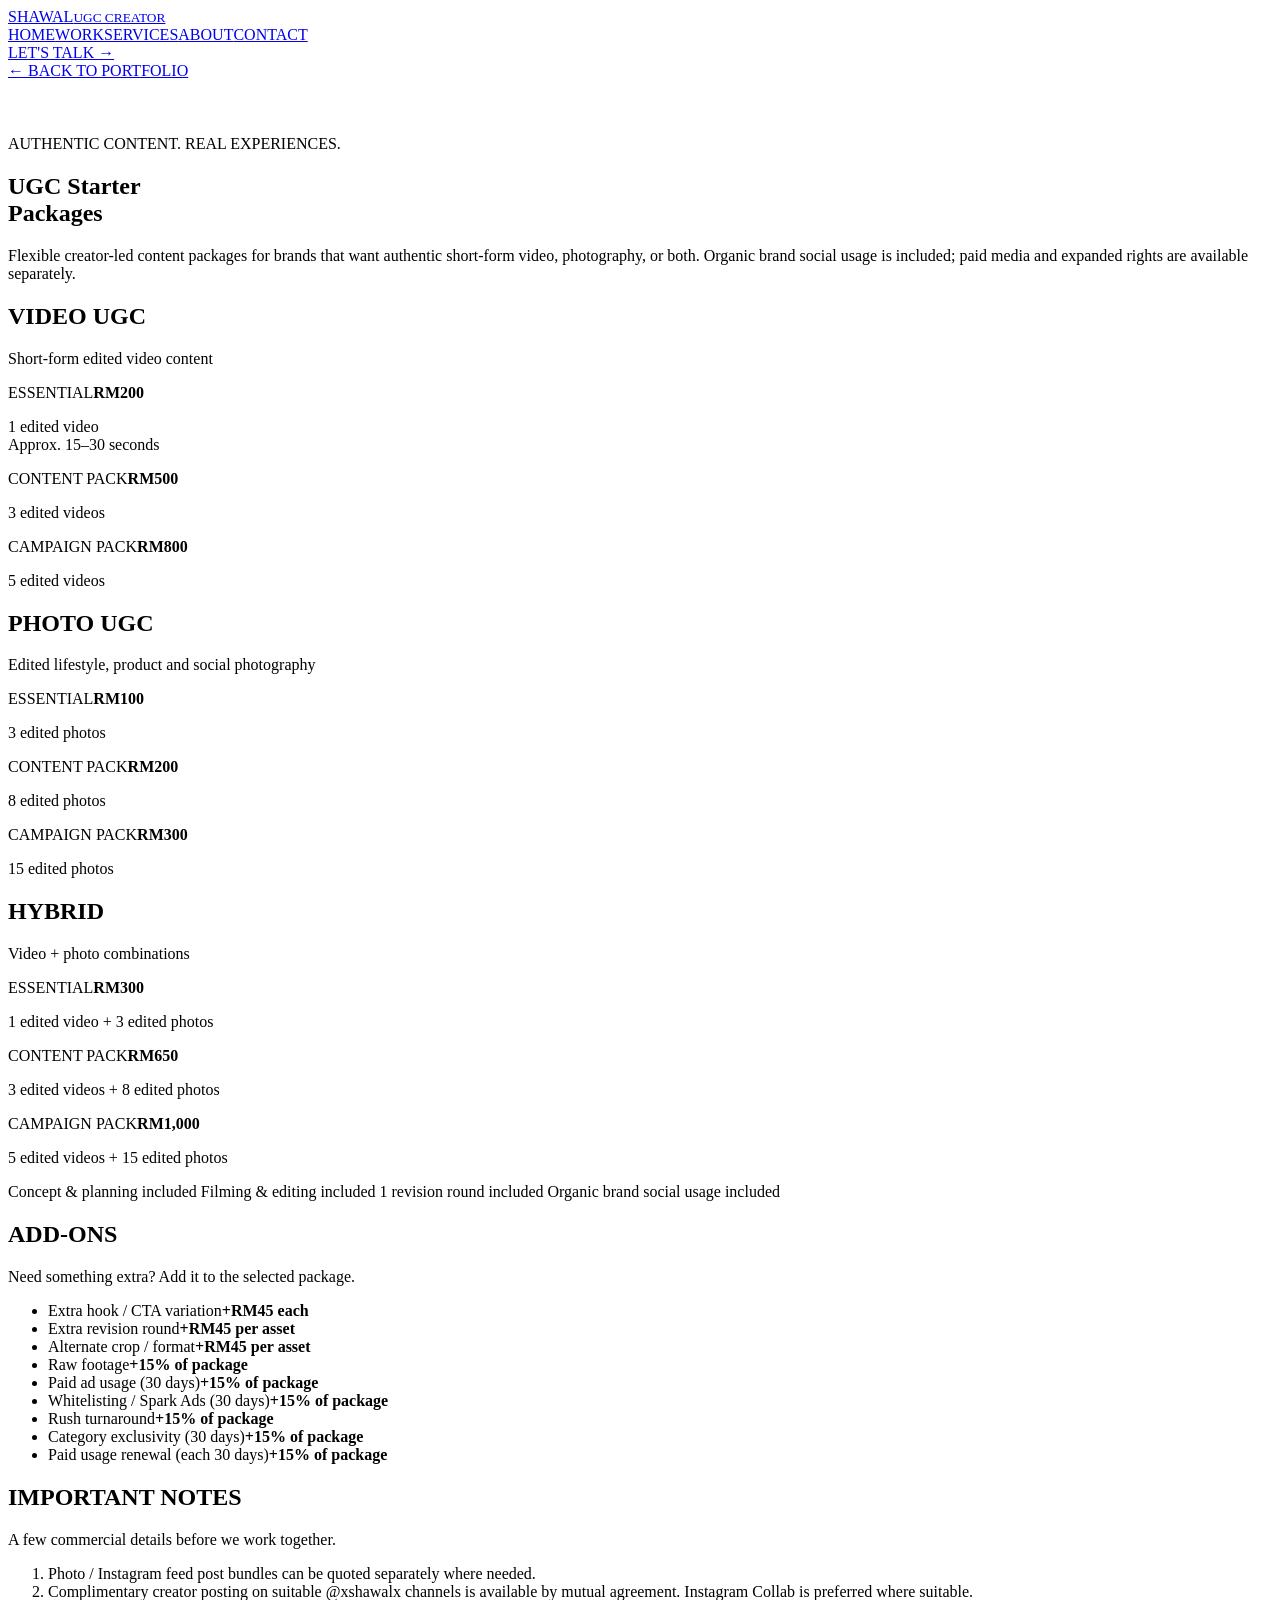
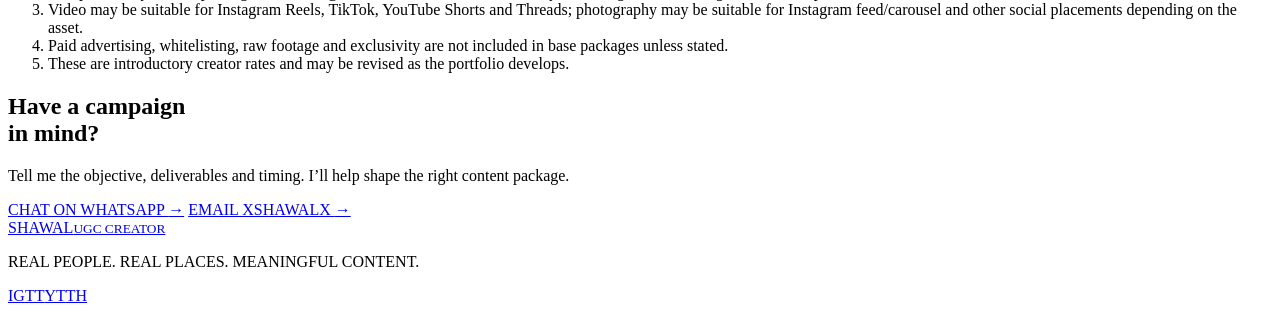
==== packages.html @ 8b143f21 "Update packages.html for /ugc/ site URL" ====
<!doctype html>
<html lang="en">
<head>
  <meta charset="utf-8">
  <meta name="viewport" content="width=device-width, initial-scale=1">
  <title>UGC Starter Packages | Shawal @xshawalx</title>
  <meta name="description" content="UGC starter packages by Kuala Lumpur-based Malaysian creator Shawal, including video, photography and hybrid content packages.">
  <meta name="theme-color" content="#f4f0e9">
  <link rel="canonical" href="https://xshawalx.github.io/ugc/packages.html">
  <link rel="icon" href="favicon.svg" type="image/svg+xml">
  <link rel="preconnect" href="https://fonts.googleapis.com">
  <link rel="preconnect" href="https://fonts.gstatic.com" crossorigin>
  <link href="https://fonts.googleapis.com/css2?family=Caveat:wght@500&family=Cormorant+Garamond:wght@500;600&family=Manrope:wght@400;500;600;700&display=swap" rel="stylesheet">
  <link rel="stylesheet" href="styles.css">
</head>
<body class="packages-page">
  <header class="site-header">
    <a class="brand" href="index.html"><span>SHAWAL</span><small>UGC CREATOR</small></a>
    <nav class="site-nav" aria-label="Package page navigation">
      <a href="index.html">HOME</a><a href="index.html#work">WORK</a><a href="index.html#services">SERVICES</a><a href="index.html#about">ABOUT</a><a href="index.html#contact">CONTACT</a>
    </nav>
    <a class="button button-dark header-cta" href="mailto:xshawalx@gmail.com?subject=UGC%20Collaboration%20Enquiry">LET'S TALK <span>→</span></a>
  </header>

  <main>
    <section class="page-hero section-shell">
      <a class="back-link" href="index.html">← BACK TO PORTFOLIO</a>
      <p class="eyebrow" style="margin-top:55px">AUTHENTIC CONTENT. REAL EXPERIENCES.</p>
      <h1>UGC Starter<br>Packages</h1>
      <p>Flexible creator-led content packages for brands that want authentic short-form video, photography, or both. Organic brand social usage is included; paid media and expanded rights are available separately.</p>
    </section>

    <section class="pricing-section section-shell">
      <div class="pricing-block">
        <div class="pricing-block-head"><h2>VIDEO UGC</h2><p>Short-form edited video content</p></div>
        <div class="price-grid">
          <article class="price-card"><span class="package-name">ESSENTIAL</span><strong>RM200</strong><p>1 edited video<br>Approx. 15–30 seconds</p></article>
          <article class="price-card"><span class="package-name">CONTENT PACK</span><strong>RM500</strong><p>3 edited videos</p></article>
          <article class="price-card"><span class="package-name">CAMPAIGN PACK</span><strong>RM800</strong><p>5 edited videos</p></article>
        </div>
      </div>

      <div class="pricing-block">
        <div class="pricing-block-head"><h2>PHOTO UGC</h2><p>Edited lifestyle, product and social photography</p></div>
        <div class="price-grid">
          <article class="price-card"><span class="package-name">ESSENTIAL</span><strong>RM100</strong><p>3 edited photos</p></article>
          <article class="price-card"><span class="package-name">CONTENT PACK</span><strong>RM200</strong><p>8 edited photos</p></article>
          <article class="price-card"><span class="package-name">CAMPAIGN PACK</span><strong>RM300</strong><p>15 edited photos</p></article>
        </div>
      </div>

      <div class="pricing-block">
        <div class="pricing-block-head"><h2>HYBRID</h2><p>Video + photo combinations</p></div>
        <div class="price-grid">
          <article class="price-card"><span class="package-name">ESSENTIAL</span><strong>RM300</strong><p>1 edited video + 3 edited photos</p></article>
          <article class="price-card"><span class="package-name">CONTENT PACK</span><strong>RM650</strong><p>3 edited videos + 8 edited photos</p></article>
          <article class="price-card"><span class="package-name">CAMPAIGN PACK</span><strong>RM1,000</strong><p>5 edited videos + 15 edited photos</p></article>
        </div>
      </div>

      <div class="included-strip" aria-label="Included in packages">
        <span>Concept &amp; planning included</span>
        <span>Filming &amp; editing included</span>
        <span>1 revision round included</span>
        <span>Organic brand social usage included</span>
      </div>

      <div class="details-grid">
        <div>
          <h2>ADD-ONS</h2>
          <p>Need something extra? Add it to the selected package.</p>
          <ul class="addon-list">
            <li><span>Extra hook / CTA variation</span><strong>+RM45 each</strong></li>
            <li><span>Extra revision round</span><strong>+RM45 per asset</strong></li>
            <li><span>Alternate crop / format</span><strong>+RM45 per asset</strong></li>
            <li><span>Raw footage</span><strong>+15% of package</strong></li>
            <li><span>Paid ad usage (30 days)</span><strong>+15% of package</strong></li>
            <li><span>Whitelisting / Spark Ads (30 days)</span><strong>+15% of package</strong></li>
            <li><span>Rush turnaround</span><strong>+15% of package</strong></li>
            <li><span>Category exclusivity (30 days)</span><strong>+15% of package</strong></li>
            <li><span>Paid usage renewal (each 30 days)</span><strong>+15% of package</strong></li>
          </ul>
        </div>
        <div>
          <h2>IMPORTANT NOTES</h2>
          <p>A few commercial details before we work together.</p>
          <ol class="notes-list">
            <li>Photo / Instagram feed post bundles can be quoted separately where needed.</li>
            <li>Complimentary creator posting on suitable @xshawalx channels is available by mutual agreement. Instagram Collab is preferred where suitable.</li>
            <li>Video may be suitable for Instagram Reels, TikTok, YouTube Shorts and Threads; photography may be suitable for Instagram feed/carousel and other social placements depending on the asset.</li>
            <li>Paid advertising, whitelisting, raw footage and exclusivity are not included in base packages unless stated.</li>
            <li>These are introductory creator rates and may be revised as the portfolio develops.</li>
          </ol>
        </div>
      </div>

      <section class="package-contact">
        <div><h2>Have a campaign<br>in mind?</h2><p>Tell me the objective, deliverables and timing. I’ll help shape the right content package.</p></div>
        <div class="package-contact-actions">
          <a class="button button-light" href="https://wa.me/60178144853?text=Hi%20Shawal%2C%20I%27m%20interested%20in%20your%20UGC%20packages." target="_blank" rel="noopener noreferrer">CHAT ON WHATSAPP <span>→</span></a>
          <a class="text-link light-link" href="mailto:xshawalx@gmail.com?subject=UGC%20Package%20Enquiry">EMAIL XSHAWALX <span>→</span></a>
        </div>
      </section>
    </section>
  </main>
  <footer class="site-footer section-shell">
    <a class="brand" href="index.html"><span>SHAWAL</span><small>UGC CREATOR</small></a>
    <p>REAL PEOPLE. REAL PLACES. MEANINGFUL CONTENT.</p>
    <div class="footer-socials"><a href="https://www.instagram.com/xshawalx/" target="_blank" rel="noopener noreferrer">IG</a><a href="https://www.tiktok.com/@xshawalx" target="_blank" rel="noopener noreferrer">TT</a><a href="https://www.youtube.com/@xshawalx" target="_blank" rel="noopener noreferrer">YT</a><a href="https://www.threads.com/@xshawalx" target="_blank" rel="noopener noreferrer">TH</a></div>
  </footer>
</body>
</html>
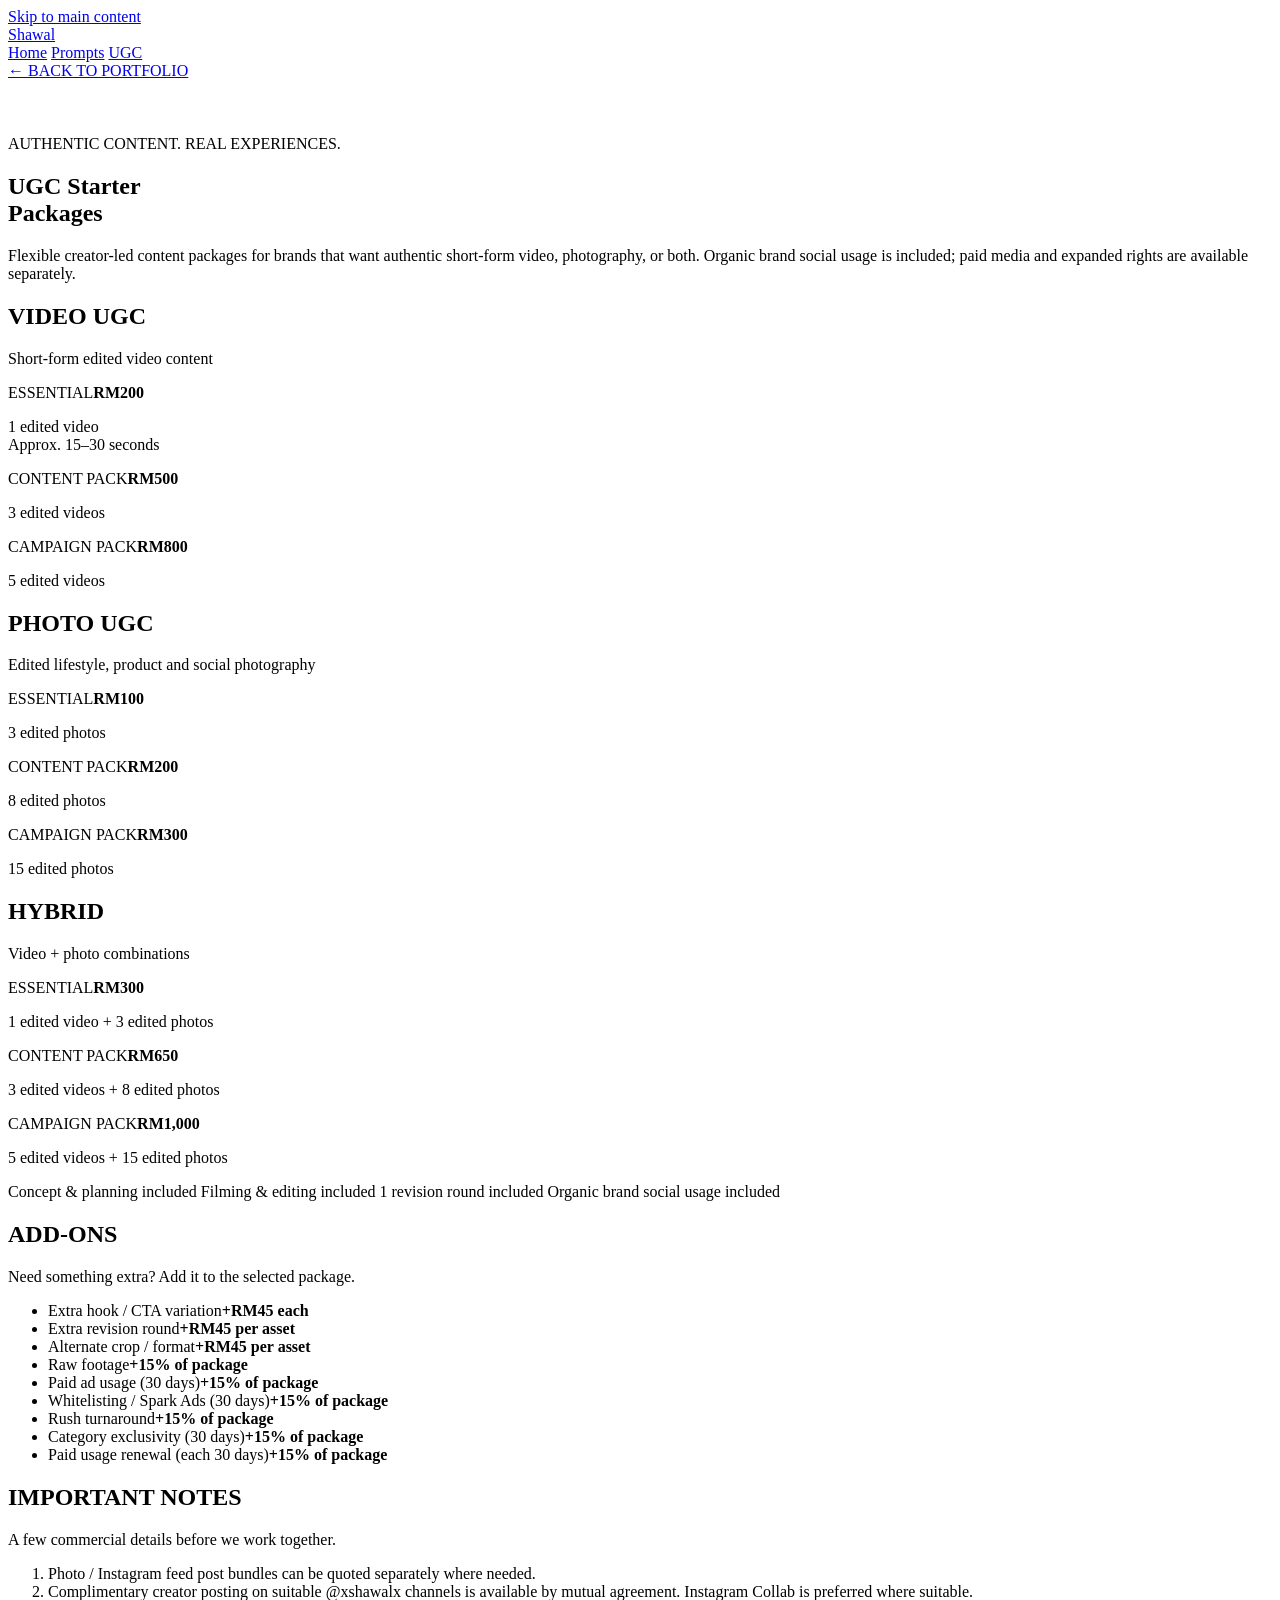
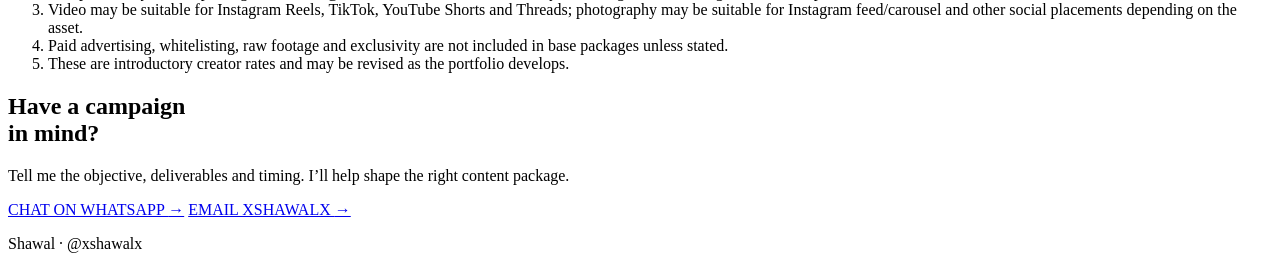
==== commit b900f04e: "Align packages.html with main xshawalx site styling" ====
--- a/packages.html
+++ b/packages.html
@@ -5,24 +5,26 @@
   <meta name="viewport" content="width=device-width, initial-scale=1">
   <title>UGC Starter Packages | Shawal @xshawalx</title>
   <meta name="description" content="UGC starter packages by Kuala Lumpur-based Malaysian creator Shawal, including video, photography and hybrid content packages.">
-  <meta name="theme-color" content="#f4f0e9">
+  <meta name="theme-color" content="#0d0d0e">
   <link rel="canonical" href="https://xshawalx.github.io/ugc/packages.html">
   <link rel="icon" href="favicon.svg" type="image/svg+xml">
   <link rel="preconnect" href="https://fonts.googleapis.com">
   <link rel="preconnect" href="https://fonts.gstatic.com" crossorigin>
-  <link href="https://fonts.googleapis.com/css2?family=Caveat:wght@500&family=Cormorant+Garamond:wght@500;600&family=Manrope:wght@400;500;600;700&display=swap" rel="stylesheet">
+  <link href="https://fonts.googleapis.com/css2?family=Caveat:wght@500&family=Cormorant+Garamond:ital,wght@0,500;0,600;1,500&family=Open+Sans:wght@400;600;700&family=Poppins:wght@500;600;700;800&display=swap" rel="stylesheet">
   <link rel="stylesheet" href="styles.css">
 </head>
 <body class="packages-page">
-  <header class="site-header">
-    <a class="brand" href="index.html"><span>SHAWAL</span><small>UGC CREATOR</small></a>
-    <nav class="site-nav" aria-label="Package page navigation">
-      <a href="index.html">HOME</a><a href="index.html#work">WORK</a><a href="index.html#services">SERVICES</a><a href="index.html#about">ABOUT</a><a href="index.html#contact">CONTACT</a>
+  <a class="skip-link" href="#main">Skip to main content</a>
+  <header class="site-header" aria-label="Site header">
+    <a class="wordmark" href="/" aria-label="Shawal home">Shawal</a>
+    <nav class="mini-nav" aria-label="Primary navigation">
+      <a href="/">Home</a>
+      <a href="/prompts/">Prompts</a>
+      <a href="/ugc/" class="active" aria-current="page">UGC</a>
     </nav>
-    <a class="button button-dark header-cta" href="mailto:xshawalx@gmail.com?subject=UGC%20Collaboration%20Enquiry">LET'S TALK <span>→</span></a>
   </header>
 
-  <main>
+  <main id="main">
     <section class="page-hero section-shell">
       <a class="back-link" href="index.html">← BACK TO PORTFOLIO</a>
       <p class="eyebrow" style="margin-top:55px">AUTHENTIC CONTENT. REAL EXPERIENCES.</p>
@@ -104,9 +106,7 @@
     </section>
   </main>
   <footer class="site-footer section-shell">
-    <a class="brand" href="index.html"><span>SHAWAL</span><small>UGC CREATOR</small></a>
-    <p>REAL PEOPLE. REAL PLACES. MEANINGFUL CONTENT.</p>
-    <div class="footer-socials"><a href="https://www.instagram.com/xshawalx/" target="_blank" rel="noopener noreferrer">IG</a><a href="https://www.tiktok.com/@xshawalx" target="_blank" rel="noopener noreferrer">TT</a><a href="https://www.youtube.com/@xshawalx" target="_blank" rel="noopener noreferrer">YT</a><a href="https://www.threads.com/@xshawalx" target="_blank" rel="noopener noreferrer">TH</a></div>
+    <p>Shawal <span aria-hidden="true">·</span> @xshawalx</p>
   </footer>
 </body>
 </html>
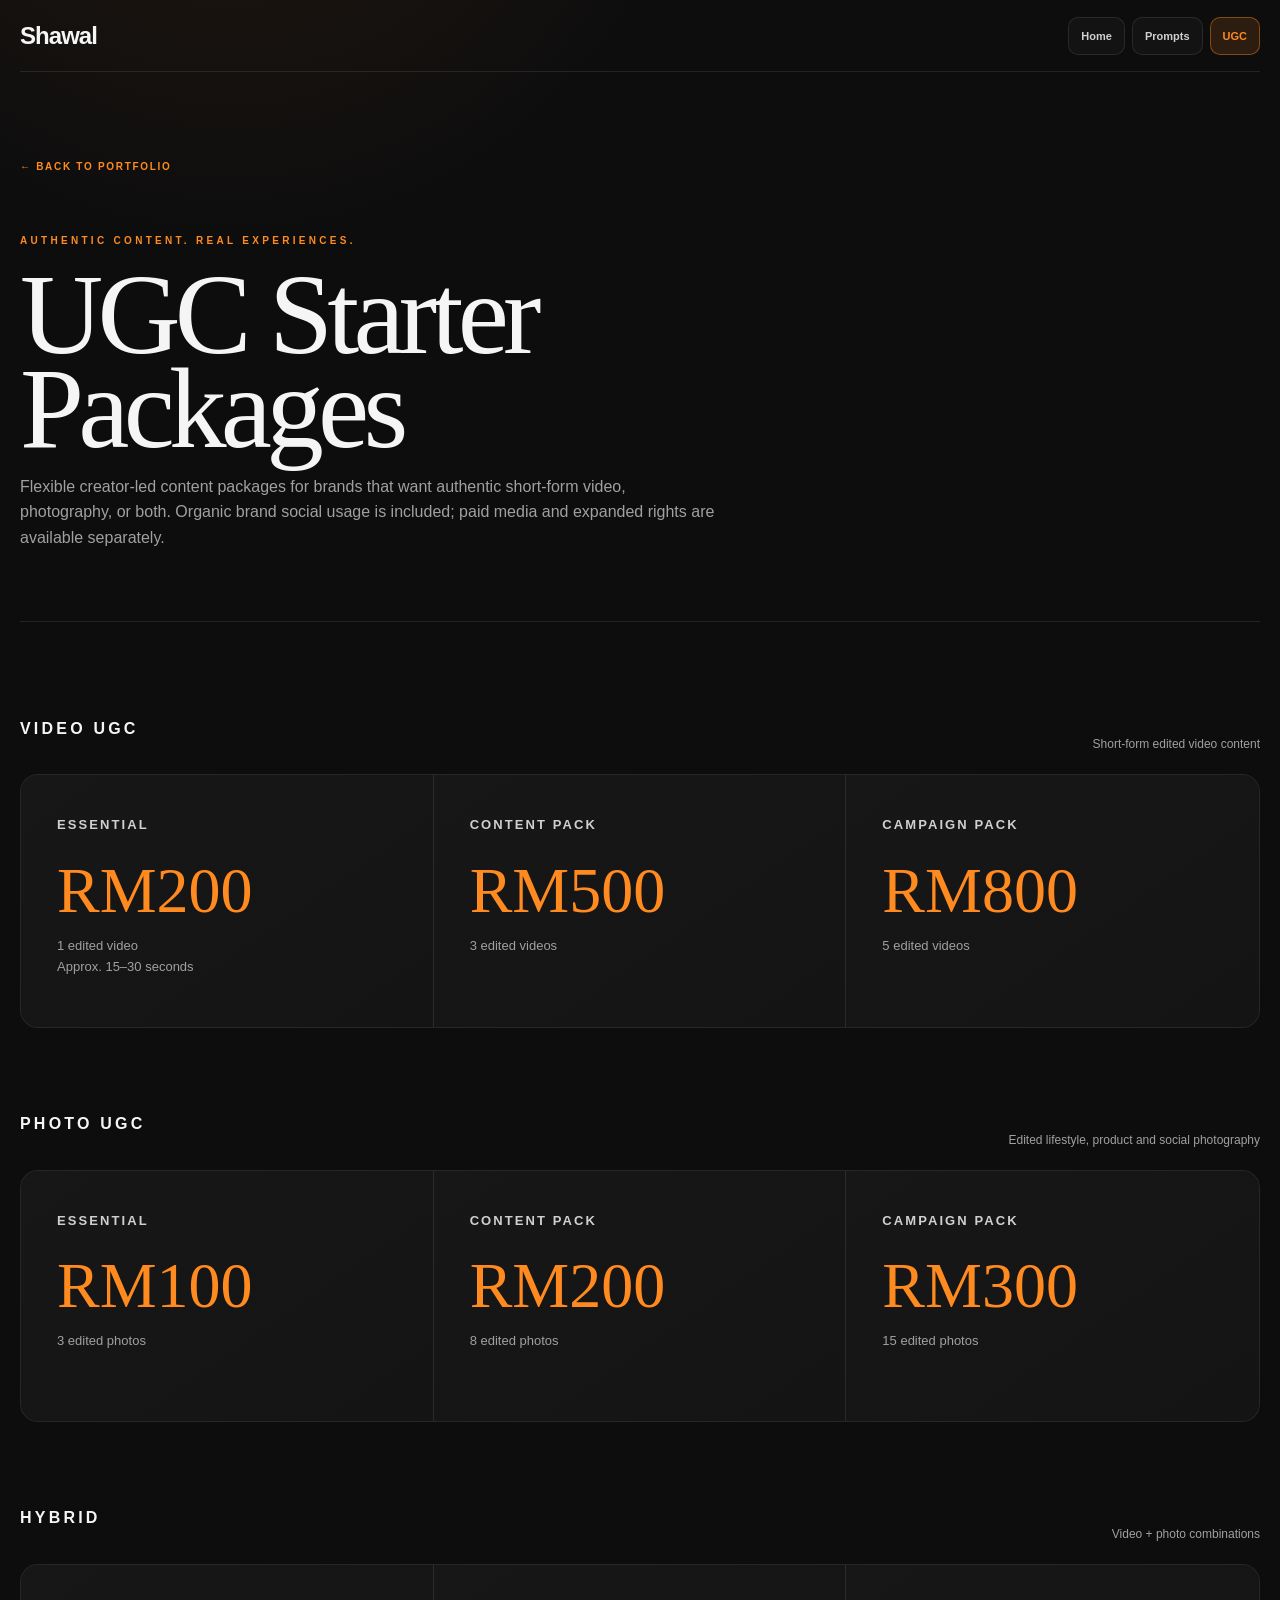
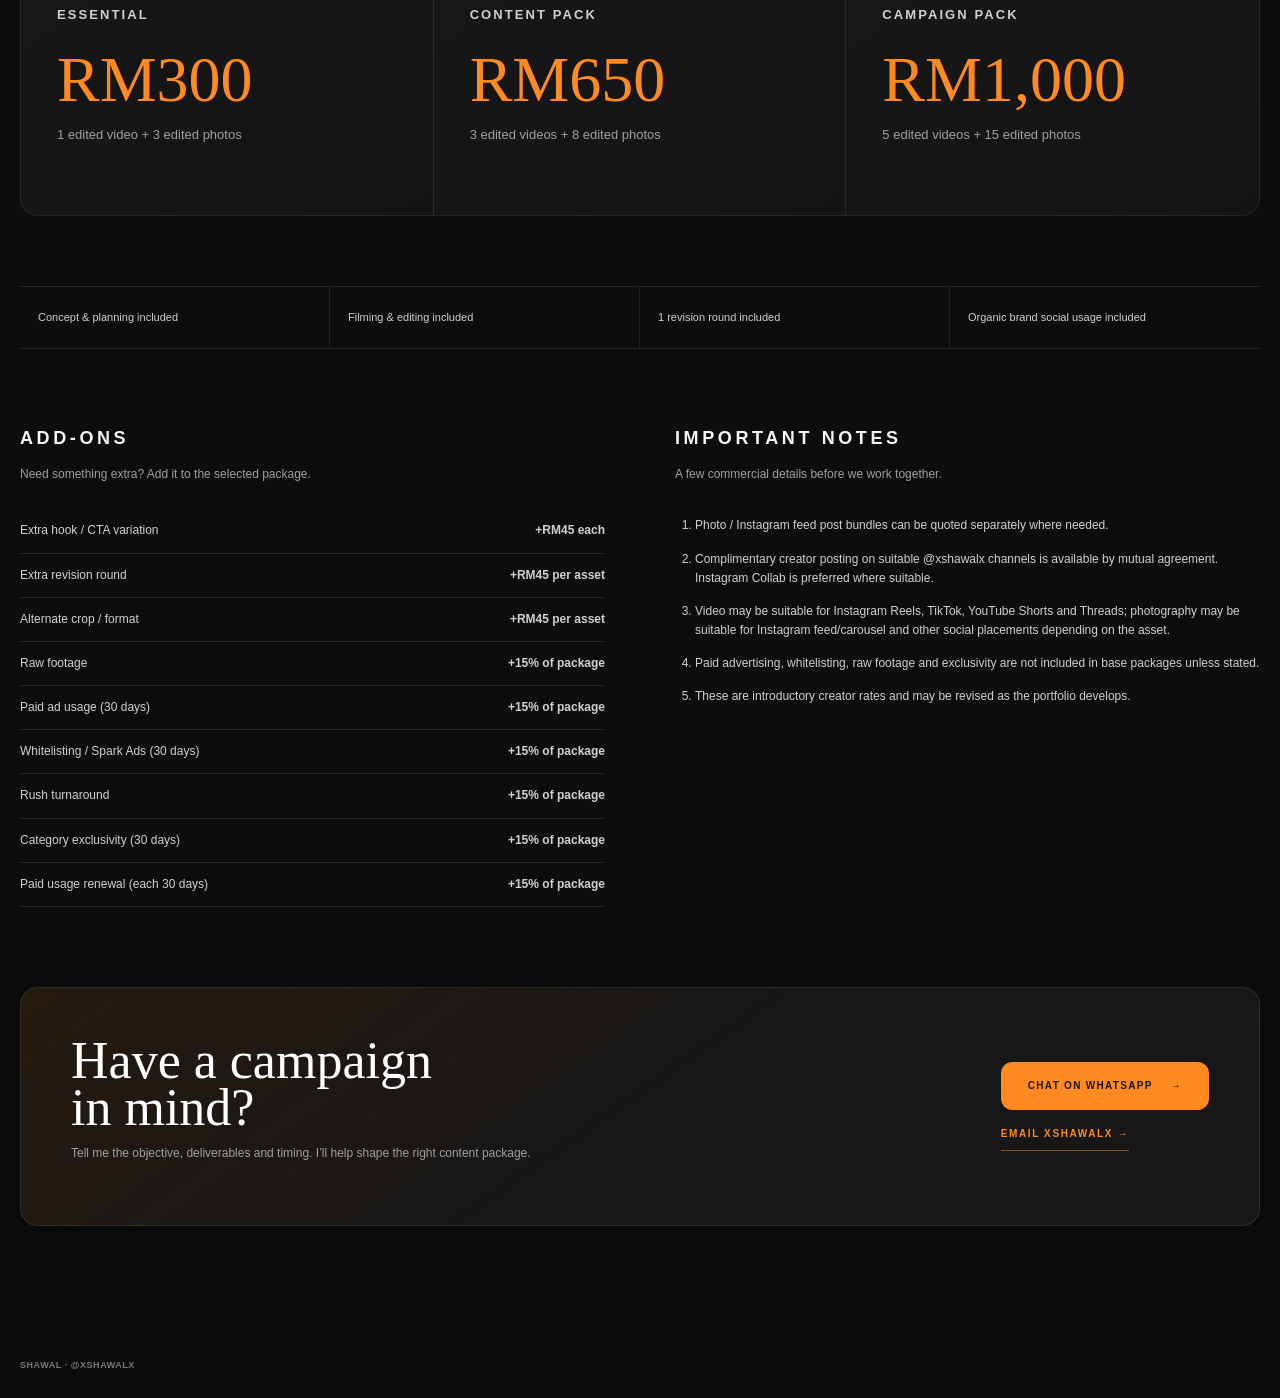
==== commit d2bea4d2: "Force fresh assets for packages.html" ====
--- a/packages.html
+++ b/packages.html
@@ -11,7 +11,7 @@
   <link rel="preconnect" href="https://fonts.googleapis.com">
   <link rel="preconnect" href="https://fonts.gstatic.com" crossorigin>
   <link href="https://fonts.googleapis.com/css2?family=Caveat:wght@500&family=Cormorant+Garamond:ital,wght@0,500;0,600;1,500&family=Open+Sans:wght@400;600;700&family=Poppins:wght@500;600;700;800&display=swap" rel="stylesheet">
-  <link rel="stylesheet" href="styles.css">
+  <link rel="stylesheet" href="styles.css?v=20260923-2">
 </head>
 <body class="packages-page">
   <a class="skip-link" href="#main">Skip to main content</a>
--- a/styles.css
+++ b/styles.css
@@ -0,0 +1,251 @@
+:root {
+  --ivory: #f4f0e9;
+  --ivory-2: #faf8f3;
+  --paper: #fffdf9;
+  --ink: #171716;
+  --charcoal: #222220;
+  --taupe: #b8aa96;
+  --line: rgba(23,23,22,.16);
+  --muted: #6c6862;
+  --serif: "Cormorant Garamond", Georgia, serif;
+  --sans: "Manrope", Arial, sans-serif;
+  --script: "Caveat", cursive;
+  --max: 1440px;
+}
+*{box-sizing:border-box}
+html{scroll-behavior:smooth}
+body{margin:0;background:var(--ivory-2);color:var(--ink);font-family:var(--sans);font-size:16px;line-height:1.6;-webkit-font-smoothing:antialiased}
+a{color:inherit;text-decoration:none}
+button{font:inherit;color:inherit}
+img{display:block;max-width:100%}
+.section-shell{width:min(calc(100% - 80px),var(--max));margin-inline:auto}
+.site-header{height:88px;width:min(calc(100% - 80px),var(--max));margin-inline:auto;display:grid;grid-template-columns:1fr auto 1fr;align-items:center;gap:30px;background:var(--ivory-2);position:relative;z-index:20}
+.brand{display:inline-flex;flex-direction:column;width:max-content;line-height:1}.brand span{font-size:18px;font-weight:700;letter-spacing:.34em}.brand small{font-size:8px;letter-spacing:.38em;margin-top:7px}.site-nav{display:flex;align-items:center;gap:42px}.site-nav a{font-size:10px;font-weight:700;letter-spacing:.16em;position:relative}.site-nav a:after{content:"";position:absolute;left:0;right:100%;bottom:-11px;height:1px;background:var(--ink);transition:.25s}.site-nav a:hover:after,.site-nav a.active:after{right:0}.header-cta{justify-self:end}.nav-toggle{display:none;background:0;border:0;padding:10px}.nav-toggle span{display:block;width:24px;height:1px;background:var(--ink);margin:6px 0}
+.button{display:inline-flex;align-items:center;justify-content:center;gap:18px;min-height:48px;padding:0 26px;border-radius:999px;font-size:10px;font-weight:700;letter-spacing:.13em;transition:transform .2s,background .2s,color .2s}.button:hover{transform:translateY(-2px)}.button-dark{background:var(--ink);color:#fff;border:1px solid var(--ink)}.button-outline{border:1px solid var(--ink);background:transparent}.button-light{background:#fff;color:var(--ink);border:1px solid #fff}.button-outline-light{border:1px solid rgba(255,255,255,.75);color:#fff}.is-hidden{display:none!important}
+.hero{min-height:650px;display:grid;grid-template-columns:43% 57%;background:var(--ivory);overflow:hidden}.hero-copy{padding:72px 56px 48px 8px;display:flex;flex-direction:column;justify-content:center}.eyebrow,.kicker{font-size:10px;font-weight:600;letter-spacing:.33em;line-height:1.6;margin:0}.eyebrow-rule{width:160px;height:1px;background:var(--ink);margin:20px 0 26px;opacity:.65}.hero h1{font-family:var(--serif);font-weight:500;font-size:clamp(64px,7vw,116px);line-height:.77;letter-spacing:-.055em;margin:0}.hero h1 span{white-space:nowrap}.hero-description{max-width:540px;font-size:18px;line-height:1.55;margin:34px 0 18px}.location-line{display:flex;align-items:center;gap:10px;font-size:12px;margin:0 0 30px}.location-line svg{width:17px;height:17px;fill:currentColor}.hero-actions{display:flex;gap:14px;flex-wrap:wrap}.hero-actions .button{min-width:190px}.social-row{display:flex;align-items:center;gap:14px;margin-top:30px}.social-row a:not(.handle){font-size:10px;font-weight:800;border:1px solid var(--ink);width:28px;height:28px;border-radius:50%;display:grid;place-items:center}.social-divider{width:1px;height:22px;background:var(--line);margin:0 3px}.handle{font-size:12px}.hero-media{position:relative;min-height:650px;background:#c7b9a5;overflow:hidden}.hero-media img{position:absolute;inset:0;width:100%;height:100%;object-fit:cover;object-position:52% 67%}.hero-media-shade{position:absolute;inset:0;background:linear-gradient(90deg,transparent 55%,rgba(10,10,10,.52) 100%)}.script-note{position:absolute;right:7%;top:11%;font-family:var(--script);font-size:48px;line-height:.8;color:#fff;transform:rotate(-5deg);margin:0;text-align:center;text-shadow:0 1px 12px rgba(0,0,0,.16)}.hero-niches{position:absolute;right:4%;bottom:8%;color:#fff;font-size:9px;line-height:1.45;letter-spacing:.24em;margin:0}
+.spaced-section{padding-block:118px}.section-heading{margin-bottom:36px}.work-heading{display:flex;justify-content:space-between;align-items:end;gap:28px}.kicker{font-size:18px;letter-spacing:.27em}.section-note{font-size:12px;color:var(--muted);margin:4px 0 0}.filter-list{display:flex;gap:7px;flex-wrap:wrap;justify-content:flex-end}.filter-chip{border:1px solid var(--line);background:#f5f2ec;border-radius:999px;padding:9px 14px;font-size:9px;font-weight:700;letter-spacing:.07em;cursor:pointer}.filter-chip.active{background:var(--ink);color:#fff;border-color:var(--ink)}
+.portfolio-grid{display:grid;grid-template-columns:repeat(3,1fr);gap:22px}.portfolio-card{border:1px solid var(--line);background:var(--paper);cursor:pointer;transition:transform .25s,box-shadow .25s;min-width:0}.portfolio-card:hover{transform:translateY(-5px);box-shadow:0 20px 45px rgba(30,28,25,.08)}.portfolio-media{aspect-ratio:4/5;background:#ebe5db;position:relative;overflow:hidden;padding:22px;display:flex;flex-direction:column;justify-content:space-between}.portfolio-card:nth-child(2n) .portfolio-media{background:#d8d0c4}.portfolio-card:nth-child(3n) .portfolio-media{background:#272724;color:#fff}.portfolio-platform{display:flex;align-items:center;justify-content:space-between;font-size:9px;font-weight:700;letter-spacing:.16em}.platform-badge{border:1px solid currentColor;border-radius:999px;padding:6px 9px}.work-index{font-family:var(--serif);font-size:36px;opacity:.45}.media-copy{margin-top:auto;padding-right:58px}.media-copy>p{font-size:9px;letter-spacing:.16em;text-transform:uppercase;opacity:.68;margin:0 0 9px}.media-title{font-family:var(--serif);font-size:clamp(34px,3vw,55px);line-height:.86;letter-spacing:-.035em;max-width:90%;margin:0}.play-disc{position:absolute;right:22px;bottom:22px;width:52px;height:52px;border-radius:50%;display:grid;place-items:center;border:1px solid currentColor;background:rgba(255,255,255,.1);backdrop-filter:blur(5px)}.play-disc:before{content:"";width:0;height:0;border-top:7px solid transparent;border-bottom:7px solid transparent;border-left:11px solid currentColor;margin-left:3px}.portfolio-meta{padding:15px 17px 18px;position:relative}.portfolio-meta h3{font-size:15px;margin:0 32px 2px 0}.portfolio-meta p{font-size:11px;line-height:1.45;color:var(--muted);margin:0}.portfolio-arrow{position:absolute;right:15px;top:16px;width:25px;height:25px;border:1px solid var(--line);border-radius:50%;display:grid;place-items:center;font-size:12px}
+.inline-heading{display:flex;align-items:baseline;justify-content:space-between}.micro-copy{font-size:9px;letter-spacing:.2em;color:var(--muted)}.service-grid{display:grid;grid-template-columns:repeat(3,1fr) 260px;border-top:1px solid var(--line);border-bottom:1px solid var(--line)}.service-item{padding:32px 28px 36px 12px;border-right:1px solid var(--line)}.service-icon{width:44px;height:44px;border-radius:50%;background:#eae5dd;display:grid;place-items:center;margin-bottom:18px}.service-icon svg{width:22px;height:22px;fill:currentColor}.service-item h3{font-size:13px;letter-spacing:.16em;margin:0 0 10px}.service-item p{font-size:12px;color:var(--muted);line-height:1.6;margin:0;max-width:280px}.starter-card{padding:29px 0 30px 32px;display:flex;flex-direction:column;align-items:flex-start}.starter-card p{font-size:10px;letter-spacing:.2em;font-weight:700;margin:0}.starter-card>span{font-family:var(--serif);font-size:20px;line-height:1}.starter-card strong{font-family:var(--serif);font-size:54px;line-height:1;font-weight:500;margin:4px 0 18px}.starter-card .button{min-height:42px;padding:0 19px}
+.about{display:grid;grid-template-columns:39% 43% 18%;align-items:stretch}.about-visual{min-height:510px;overflow:hidden;background:#c3b39d}.about-visual img{width:100%;height:100%;object-fit:cover;object-position:50% 64%;transform:scale(1.01)}.about-copy{padding:30px 55px 24px}.about-copy h2{font-family:var(--serif);font-weight:500;font-size:clamp(48px,5vw,75px);line-height:.82;letter-spacing:-.035em;margin:14px 0 28px}.about-copy>p:not(.eyebrow){font-size:14px;line-height:1.65;max-width:660px;margin:0 0 13px;color:#4f4c48}.identity-list{border-top:1px solid var(--line);margin-top:28px;padding-top:22px;display:flex;gap:28px;flex-wrap:wrap;font-size:10px;font-weight:600}.about-aside{border-left:1px solid var(--line);padding:30px 0 20px 34px}.script-small{font-family:var(--script);font-size:31px;line-height:.85;margin:0 0 35px;transform:rotate(-5deg)}.about-aside ul{list-style:none;padding:0;margin:0;font-size:9px;line-height:1.7;letter-spacing:.27em;color:var(--muted)}
+.contact{background:var(--charcoal);color:#fff;padding:86px 0}.contact-inner{display:grid;grid-template-columns:1.2fr 1fr;align-items:center;gap:80px}.contact h2{font-family:var(--serif);font-weight:500;font-size:clamp(48px,5.4vw,78px);line-height:.86;letter-spacing:-.035em;margin:18px 0 0}.light{color:rgba(255,255,255,.75)}.contact-actions{display:flex;flex-direction:column;align-items:flex-start;gap:20px}.contact-buttons{display:flex;gap:12px;flex-wrap:wrap}.email-link{font-size:13px;color:rgba(255,255,255,.85)}.text-link{font-size:10px;letter-spacing:.16em;font-weight:700;border-bottom:1px solid rgba(255,255,255,.4);padding-bottom:8px}.site-footer{min-height:112px;display:grid;grid-template-columns:1fr auto 1fr;align-items:center;gap:25px}.site-footer>p{font-size:8px;letter-spacing:.3em;color:var(--muted)}.footer-socials{justify-self:end;display:flex;gap:15px}.footer-socials a{font-size:9px;font-weight:800;border:1px solid var(--line);width:28px;height:28px;border-radius:50%;display:grid;place-items:center}
+.media-modal{border:0;padding:0;background:transparent;max-width:min(960px,calc(100vw - 30px));width:100%;color:var(--ink)}.media-modal::backdrop{background:rgba(16,16,15,.82);backdrop-filter:blur(6px)}.modal-body{background:var(--ivory-2);padding:30px;display:grid;grid-template-columns:260px 1fr;gap:28px;min-height:620px}.modal-close{position:fixed;right:max(25px,calc((100vw - 960px)/2 - 45px));top:30px;border:1px solid rgba(255,255,255,.65);background:rgba(0,0,0,.3);color:#fff;width:42px;height:42px;border-radius:50%;font-size:24px;cursor:pointer}.modal-meta{padding:25px 10px}.modal-platform{font-size:9px;letter-spacing:.2em;font-weight:700;text-transform:uppercase}.modal-meta h2{font-family:var(--serif);font-weight:500;font-size:48px;line-height:.9;margin:16px 0}.modal-meta>p:last-child{font-size:12px;color:var(--muted)}.embed-shell{background:#e8e2d8;display:grid;place-items:center;min-height:560px;overflow:auto}.embed-shell iframe{width:100%;height:100%;min-height:620px;border:0;background:#fff}.social-fallback{max-width:440px;text-align:center;padding:45px}.social-fallback .platform-mark{font-size:11px;letter-spacing:.22em;font-weight:800}.social-fallback h3{font-family:var(--serif);font-size:46px;line-height:.92;font-weight:500;margin:18px 0}.social-fallback p{font-size:13px;color:var(--muted);margin-bottom:28px}.sr-only{position:absolute;width:1px;height:1px;padding:0;margin:-1px;overflow:hidden;clip:rect(0,0,0,0);white-space:nowrap;border:0}
+.packages-page{background:var(--ivory-2)}.page-hero{padding:80px 0 55px;border-bottom:1px solid var(--line)}.page-hero h1{font-family:var(--serif);font-size:clamp(64px,9vw,120px);font-weight:500;line-height:.82;letter-spacing:-.05em;margin:18px 0}.page-hero p:last-child{max-width:700px;color:var(--muted)}.pricing-section{padding:80px 0 110px}.pricing-block{margin-bottom:70px}.pricing-block-head{display:flex;justify-content:space-between;align-items:end;margin-bottom:20px}.pricing-block h2{font-size:16px;letter-spacing:.2em}.pricing-block-head p{font-size:12px;color:var(--muted);margin:0}.price-grid{display:grid;grid-template-columns:repeat(3,1fr);border:1px solid var(--line)}.price-card{padding:36px;border-right:1px solid var(--line);min-height:250px}.price-card:last-child{border-right:0}.price-card .package-name{font-size:13px;letter-spacing:.16em;font-weight:700}.price-card strong{display:block;font-family:var(--serif);font-size:64px;font-weight:500;line-height:1;margin:22px 0 8px}.price-card p{font-size:13px;color:var(--muted)}.included-strip{display:grid;grid-template-columns:repeat(4,1fr);border-top:1px solid var(--line);border-bottom:1px solid var(--line);margin:60px 0}.included-strip span{padding:22px 18px;border-right:1px solid var(--line);font-size:11px}.included-strip span:last-child{border-right:0}.details-grid{display:grid;grid-template-columns:1fr 1fr;gap:70px}.details-grid h2{font-size:18px;letter-spacing:.2em;margin-bottom:10px}.details-grid>div>p{font-size:12px;color:var(--muted)}.addon-list{list-style:none;margin:25px 0 0;padding:0}.addon-list li{display:flex;justify-content:space-between;gap:20px;border-bottom:1px solid var(--line);padding:12px 0;font-size:12px}.notes-list{padding-left:20px;margin-top:25px}.notes-list li{padding:7px 0;font-size:12px;color:#4e4a45}.back-link{font-size:10px;letter-spacing:.17em;font-weight:700}.package-contact{margin-top:80px;background:var(--charcoal);color:#fff;padding:50px;display:flex;justify-content:space-between;align-items:center;gap:30px}.package-contact h2{font-family:var(--serif);font-size:52px;line-height:.9;font-weight:500;margin:0}.package-contact p{font-size:12px;color:rgba(255,255,255,.7)}
+@media (max-width:1100px){.section-shell,.site-header{width:min(calc(100% - 44px),var(--max))}.site-header{grid-template-columns:1fr auto}.site-nav{display:none}.nav-toggle{display:block;justify-self:end}.header-cta{display:none}.site-nav.open{display:flex;position:absolute;top:76px;left:0;right:0;background:var(--ivory-2);padding:25px;flex-direction:column;align-items:flex-start;border-top:1px solid var(--line);box-shadow:0 20px 40px rgba(0,0,0,.06)}.hero{grid-template-columns:1fr 1fr}.hero-copy{padding-right:30px}.hero h1{font-size:70px}.work-heading{align-items:flex-start;flex-direction:column}.filter-list{justify-content:flex-start}.service-grid{grid-template-columns:repeat(2,1fr)}.service-item:nth-child(2){border-right:0}.starter-card{border-top:1px solid var(--line)}.about{grid-template-columns:45% 55%}.about-aside{display:none}.contact-inner{gap:40px}.modal-body{grid-template-columns:1fr}.modal-meta{padding:5px}.embed-shell{min-height:560px}}
+@media (max-width:760px){body{font-size:15px}.section-shell,.site-header{width:min(calc(100% - 30px),var(--max))}.site-header{height:74px}.brand span{font-size:15px}.hero{display:flex;flex-direction:column;min-height:0;width:100%;margin:0}.hero-copy{padding:58px 22px 45px;order:1}.hero-media{order:2;min-height:540px}.hero-media img{object-position:52% 70%}.hero h1{font-size:clamp(63px,20vw,88px)}.hero-description{font-size:15px}.hero-actions{display:grid;grid-template-columns:1fr 1fr}.hero-actions .button{min-width:0;padding:0 14px}.script-note{font-size:40px;right:6%}.spaced-section{padding-block:82px}.kicker{font-size:15px}.portfolio-grid{grid-template-columns:1fr;gap:18px}.portfolio-media{aspect-ratio:4/4.5}.filter-list{overflow:auto;max-width:100%;flex-wrap:nowrap;padding-bottom:4px}.service-grid{grid-template-columns:1fr;border:0}.service-item{border-right:0;border-top:1px solid var(--line);padding:28px 4px}.starter-card{padding:32px 4px;border-bottom:1px solid var(--line)}.about{display:flex;flex-direction:column}.about-visual{min-height:410px}.about-copy{padding:38px 0 0}.about-copy h2{font-size:57px}.identity-list{gap:14px;flex-direction:column}.contact{padding:72px 0}.contact-inner{grid-template-columns:1fr;gap:45px}.contact h2{font-size:55px}.contact-buttons{display:grid;width:100%}.contact-buttons .button{width:100%}.site-footer{grid-template-columns:1fr auto;padding:28px 0}.site-footer>p{grid-row:2;grid-column:1/-1}.footer-socials{grid-column:2}.media-modal{max-width:100%;height:100%;max-height:100%;margin:0}.modal-body{min-height:100vh;padding:60px 15px 20px}.modal-close{top:12px;right:12px;position:fixed}.embed-shell iframe{min-height:650px}.price-grid{grid-template-columns:1fr}.price-card{border-right:0;border-bottom:1px solid var(--line)}.price-card:last-child{border-bottom:0}.included-strip{grid-template-columns:1fr 1fr}.included-strip span:nth-child(2){border-right:0}.included-strip span{border-bottom:1px solid var(--line)}.details-grid{grid-template-columns:1fr;gap:50px}.package-contact{padding:35px 25px;flex-direction:column;align-items:flex-start}.package-contact h2{font-size:45px}.pricing-block-head{display:block}}
+@media (prefers-reduced-motion:reduce){html{scroll-behavior:auto}.button,.portfolio-card{transition:none}}
+
+/* Direct social fallback under embeds + package contact actions */
+.embed-shell{position:relative;align-content:stretch}
+.embed-source-link{position:sticky;bottom:12px;justify-self:center;z-index:2;background:rgba(20,20,18,.92);color:#fff;border:1px solid rgba(255,255,255,.2);border-radius:999px;padding:10px 16px;margin:10px;font-size:9px;font-weight:700;letter-spacing:.12em;text-transform:uppercase;box-shadow:0 10px 25px rgba(0,0,0,.18)}
+.package-contact-actions{display:flex;flex-direction:column;align-items:flex-start;gap:16px}
+@media (max-width:760px){.package-contact-actions{width:100%}.package-contact-actions .button{width:100%}}
+
+/* =========================================================
+   XSHAWALX SHARED BRAND THEME
+   Mirrors the visual system used on https://xshawalx.github.io/
+   while preserving the UGC portfolio's editorial layout.
+   ========================================================= */
+:root{
+  --ivory:#0d0d0e;
+  --ivory-2:#0d0d0e;
+  --paper:#171717;
+  --ink:#f5f5f5;
+  --charcoal:#121212;
+  --taupe:#ff8a1f;
+  --line:rgba(255,255,255,.09);
+  --muted:#a0a0a0;
+  --soft:#d0d0d0;
+  --accent:#ff8a1f;
+  --accent-soft:rgba(255,138,31,.13);
+  --serif:"Cormorant Garamond",Georgia,serif;
+  --sans:"Open Sans",Arial,sans-serif;
+  --ui:"Poppins",Arial,sans-serif;
+  --max:1240px;
+  --shadow:0 16px 44px rgba(0,0,0,.22);
+}
+html{background:var(--ivory);color-scheme:dark}
+body{
+  background:
+    radial-gradient(circle at 18% -8%,rgba(255,138,31,.09),transparent 31rem),
+    radial-gradient(circle at 86% 22%,rgba(255,255,255,.025),transparent 24rem),
+    var(--ivory);
+  color:var(--ink);
+  font-family:var(--sans);
+}
+a:focus-visible,button:focus-visible,[role="button"]:focus-visible{
+  outline:2px solid var(--accent);
+  outline-offset:3px;
+}
+::selection{background:var(--accent);color:#17120d}
+.skip-link{
+  position:fixed;z-index:1000;top:12px;left:12px;
+  padding:9px 13px;border-radius:9px;background:var(--accent);color:#17120d;
+  font:700 12px var(--ui);transform:translateY(-180%);
+  transition:transform .16s cubic-bezier(.2,.8,.2,1)
+}
+.skip-link:focus{transform:translateY(0)}
+.section-shell,.site-header{width:min(calc(100% - 40px),var(--max));margin-inline:auto}
+
+/* Shared header */
+.site-header{
+  min-height:72px;height:auto;display:flex;align-items:center;justify-content:space-between;
+  gap:18px;border-bottom:1px solid var(--line);background:transparent;position:relative;z-index:20
+}
+.wordmark{
+  font:800 24px/1 var(--ui);letter-spacing:-.04em;color:var(--ink);
+  transition:color .16s
+}
+.wordmark:hover{color:var(--accent)}
+.mini-nav{display:flex;align-items:center;gap:7px}
+.mini-nav a{
+  min-height:38px;display:inline-flex;align-items:center;padding:0 12px;
+  border:1px solid var(--line);border-radius:10px;background:rgba(23,23,23,.72);
+  color:var(--soft);font:600 11px var(--ui);
+  transition:color .16s,border-color .16s,background .16s
+}
+.mini-nav a:hover,.mini-nav a.active{
+  color:var(--accent);border-color:rgba(255,138,31,.42);background:var(--accent-soft)
+}
+
+/* General controls */
+.button{
+  border-radius:11px;font-family:var(--ui);font-weight:700;
+  transition:transform .2s cubic-bezier(.2,.8,.2,1),background .16s,color .16s,border-color .16s
+}
+.button-dark{background:var(--accent);color:#17120d;border-color:var(--accent)}
+.button-dark:hover{background:#ff9d43}
+.button-outline{border-color:rgba(255,138,31,.5);color:var(--soft);background:var(--card,#171717)}
+.button-outline:hover{color:var(--accent);border-color:var(--accent);background:var(--accent-soft)}
+.button-light{background:var(--accent);color:#17120d;border-color:var(--accent)}
+.button-outline-light{border-color:rgba(255,138,31,.55);color:var(--soft);background:rgba(23,23,23,.55)}
+.button-outline-light:hover{color:var(--accent);background:var(--accent-soft);border-color:var(--accent)}
+
+/* Hero */
+.hero{background:transparent;border-bottom:1px solid var(--line)}
+.hero-copy{background:transparent}
+.eyebrow,.kicker{color:var(--accent);font-family:var(--ui);font-weight:700}
+.eyebrow-rule{background:var(--accent);opacity:.8}
+.hero h1{color:var(--ink)}
+.hero-description,.location-line{color:var(--soft)}
+.social-row a:not(.handle){
+  border-color:var(--line);color:var(--accent);background:rgba(23,23,23,.72)
+}
+.social-row a:not(.handle):hover{border-color:rgba(255,138,31,.5);background:var(--accent-soft)}
+.social-divider{background:var(--line)}
+.handle{color:var(--soft)}
+.hero-media{background:#171717;border-left:1px solid var(--line)}
+.hero-media-shade{background:linear-gradient(90deg,transparent 48%,rgba(13,13,14,.68) 100%)}
+.script-note{color:#fff}
+.hero-niches{color:rgba(255,255,255,.88);font-family:var(--ui)}
+
+/* Portfolio */
+.spaced-section{border-bottom:1px solid var(--line)}
+.section-note,.micro-copy{color:var(--muted)}
+.kicker{font-size:18px}
+.filter-chip{
+  border:1px solid var(--line);background:rgba(23,23,23,.76);color:var(--soft);
+  border-radius:10px;font-family:var(--ui)
+}
+.filter-chip:hover{color:var(--accent);border-color:rgba(255,138,31,.42);background:var(--accent-soft)}
+.filter-chip.active{background:var(--accent);color:#17120d;border-color:var(--accent)}
+.portfolio-card{
+  border-color:var(--line);background:linear-gradient(145deg,#171717,#141414);
+  border-radius:18px;overflow:hidden;box-shadow:var(--shadow)
+}
+.portfolio-card:hover{border-color:rgba(255,138,31,.38);box-shadow:0 20px 45px rgba(0,0,0,.25)}
+.portfolio-media{background:linear-gradient(145deg,#1d1d1d,#151515)}
+.portfolio-card:nth-child(2n) .portfolio-media{background:linear-gradient(145deg,#211b16,#171717)}
+.portfolio-card:nth-child(3n) .portfolio-media{background:linear-gradient(145deg,rgba(255,138,31,.14),#171717);color:var(--ink)}
+.platform-badge{border-color:rgba(255,138,31,.55);color:var(--accent);font-family:var(--ui)}
+.work-index{color:var(--soft)}
+.media-copy>p{color:var(--muted);font-family:var(--ui)}
+.media-title{color:var(--ink)}
+.play-disc{border-color:rgba(255,138,31,.55);color:var(--accent);background:rgba(13,13,14,.45)}
+.portfolio-meta{background:#171717}
+.portfolio-meta h3{color:var(--ink);font-family:var(--ui)}
+.portfolio-meta p{color:var(--muted)}
+.portfolio-arrow{border-color:var(--line);color:var(--accent)}
+
+/* Services */
+.service-grid{border-color:var(--line)}
+.service-item{border-color:var(--line)}
+.service-icon{background:var(--accent-soft);color:var(--accent)}
+.service-item h3,.starter-card p{color:var(--ink);font-family:var(--ui)}
+.service-item p{color:var(--muted)}
+.starter-card{border-color:var(--line)}
+.starter-card>span{color:var(--muted)}
+.starter-card strong{color:var(--accent)}
+
+/* About */
+.about{border-bottom:1px solid var(--line)}
+.about-visual{background:#171717}
+.about-copy h2{color:var(--ink)}
+.about-copy>p:not(.eyebrow){color:var(--soft)}
+.identity-list{border-color:var(--line);color:var(--soft)}
+.about-aside{border-color:var(--line)}
+.about-aside ul{color:var(--muted)}
+.script-small{color:var(--accent)}
+
+/* Contact */
+.contact{background:#121212;border-top:1px solid var(--line);border-bottom:1px solid var(--line)}
+.contact h2{color:var(--ink)}
+.light{color:var(--accent)}
+.email-link{color:var(--soft)}
+.text-link{font-family:var(--ui)}
+.light-link{border-color:rgba(255,138,31,.5);color:var(--accent)}
+
+/* Shared footer */
+.site-footer{
+  width:min(calc(100% - 40px),var(--max));min-height:0;display:block;
+  padding:24px 0 max(28px,env(safe-area-inset-bottom));border-top:0
+}
+.site-footer>p{
+  margin:0;color:#777;font:600 9px var(--ui);letter-spacing:.06em;text-transform:uppercase
+}
+
+/* Modal */
+.media-modal{color:var(--ink)}
+.media-modal::backdrop{background:rgba(0,0,0,.88)}
+.modal-body{background:#121212;border:1px solid var(--line);border-radius:18px}
+.modal-platform{color:var(--accent);font-family:var(--ui)}
+.modal-meta>p:last-child{color:var(--muted)}
+.embed-shell{background:#0d0d0e;border:1px solid var(--line);border-radius:12px}
+.social-fallback p{color:var(--muted)}
+.embed-source-link{background:#171717;color:var(--accent);border-color:rgba(255,138,31,.4)}
+
+/* Packages */
+.packages-page{background:
+  radial-gradient(circle at 18% -8%,rgba(255,138,31,.09),transparent 31rem),
+  var(--ivory)}
+.page-hero{border-color:var(--line)}
+.page-hero p:last-child{color:var(--muted)}
+.back-link{color:var(--accent);font-family:var(--ui)}
+.pricing-block h2,.details-grid h2{font-family:var(--ui);color:var(--ink)}
+.pricing-block-head p,.details-grid>div>p{color:var(--muted)}
+.price-grid{border-color:var(--line);border-radius:18px;overflow:hidden;background:#121212}
+.price-card{border-color:var(--line);background:linear-gradient(145deg,#171717,#141414)}
+.price-card .package-name{font-family:var(--ui);color:var(--soft)}
+.price-card strong{color:var(--accent)}
+.price-card p{color:var(--muted)}
+.included-strip{border-color:var(--line)}
+.included-strip span{border-color:var(--line);color:var(--soft)}
+.addon-list li{border-color:var(--line);color:var(--soft)}
+.notes-list li{color:var(--soft)}
+.package-contact{
+  background:linear-gradient(145deg,rgba(255,138,31,.10),#171717 52%);
+  border:1px solid var(--line);border-radius:18px;box-shadow:var(--shadow)
+}
+.package-contact p{color:var(--muted)}
+
+/* Responsive shared chrome */
+@media(max-width:760px){
+  .section-shell,.site-header,.site-footer{width:min(calc(100% - 28px),var(--max))}
+  .site-header{min-height:68px}
+  .wordmark{font-size:22px}
+  .mini-nav{gap:4px}
+  .mini-nav a{min-height:36px;padding-inline:9px;font-size:10px}
+  .hero-copy{background:transparent}
+}
+@media(max-width:380px){
+  .mini-nav a{padding-inline:7px;font-size:9px}
+}
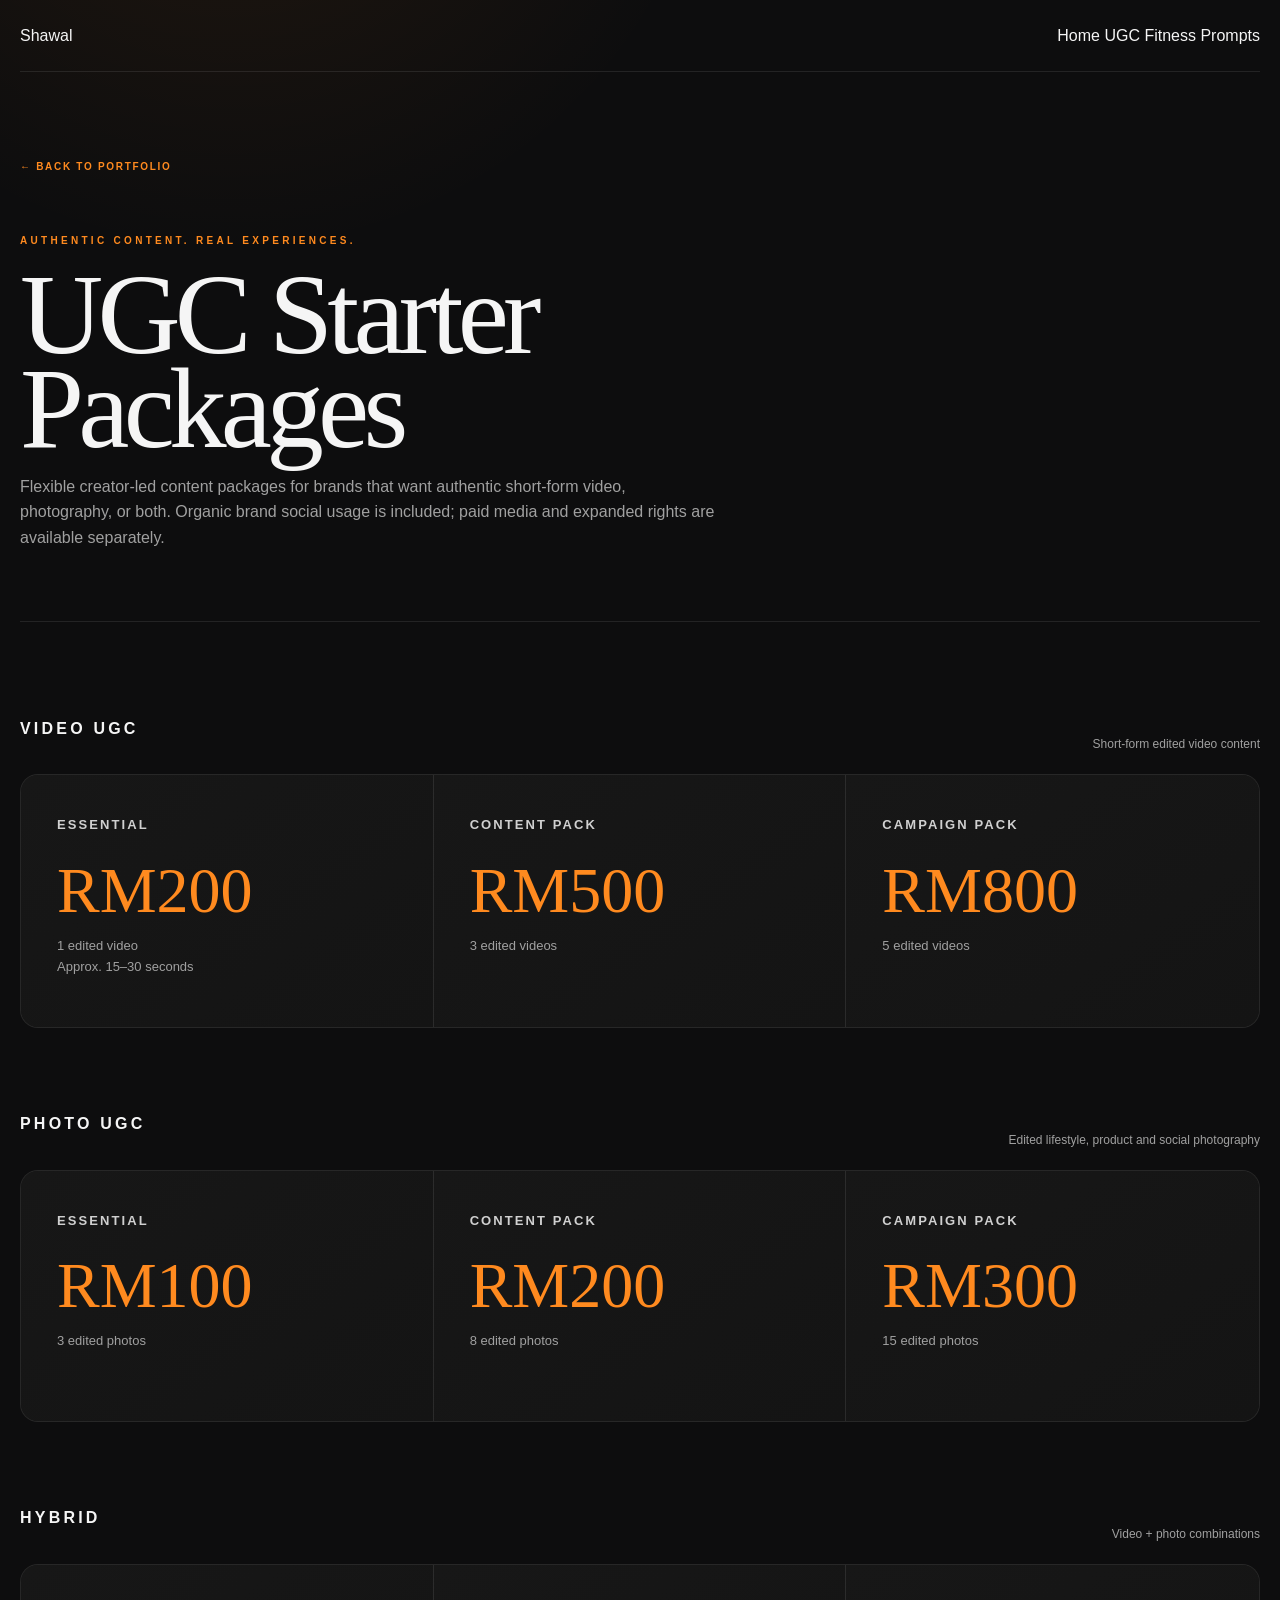
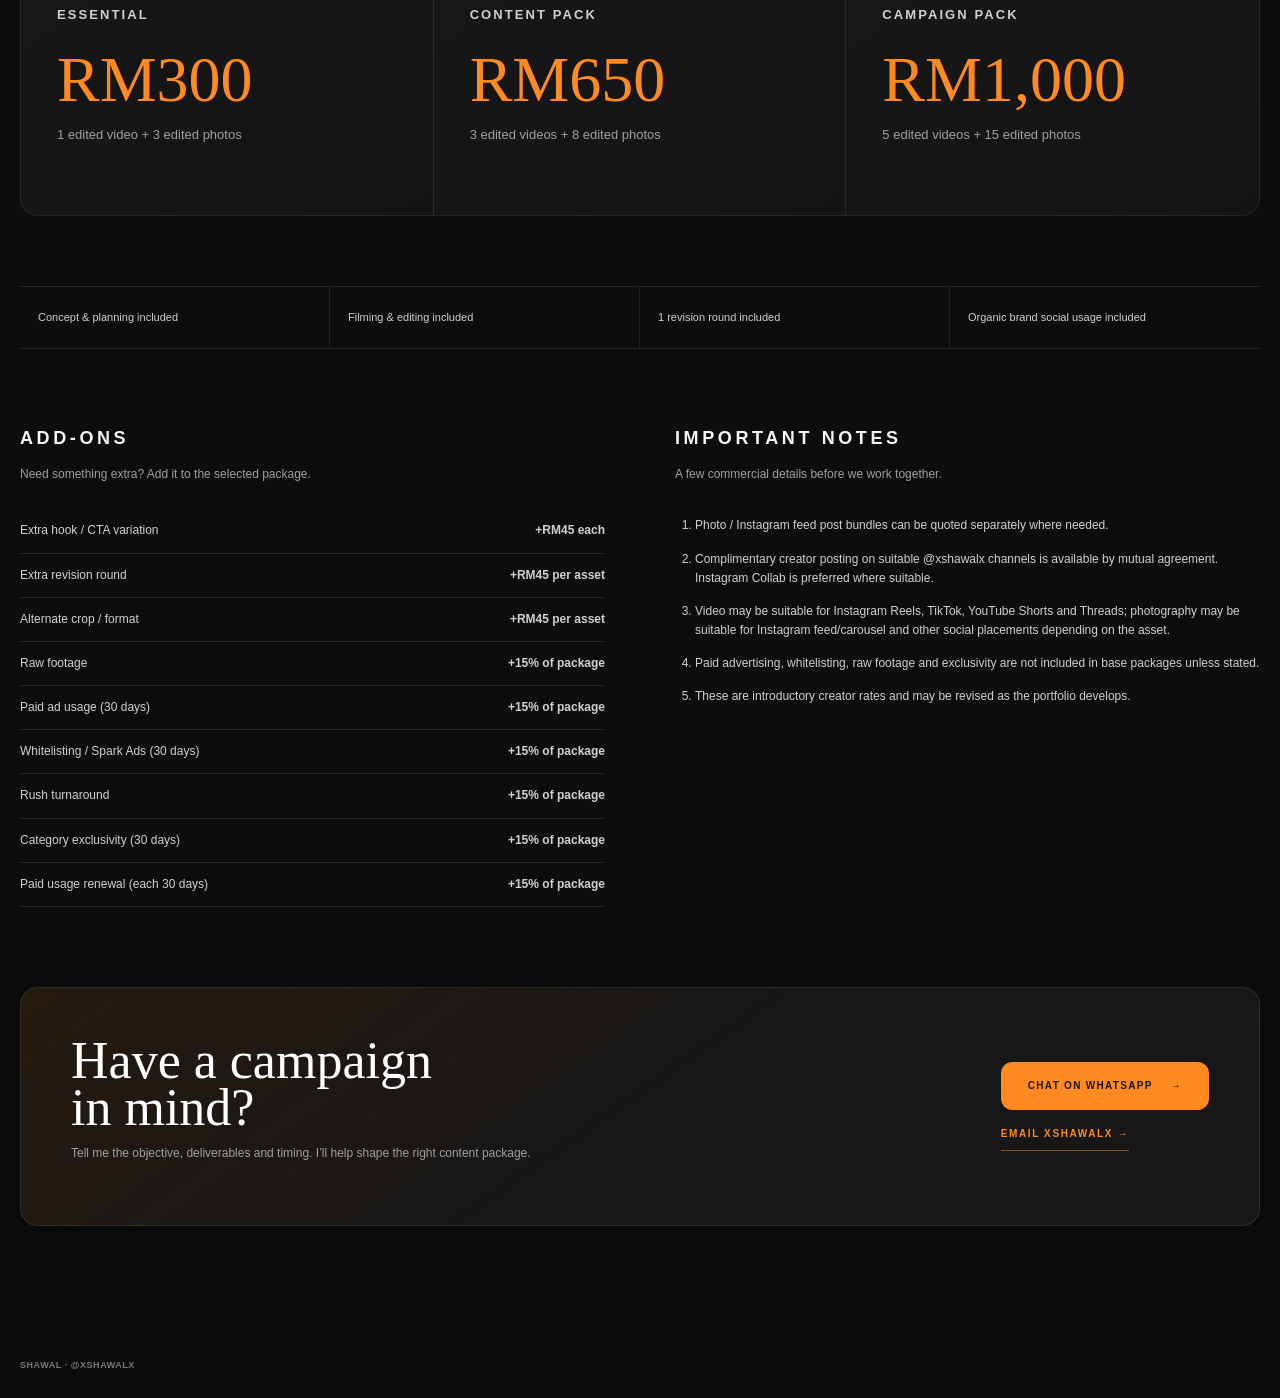
==== commit 7af66239: "Synchronize UGC navigation with Home, Fitness and Prompts" ====
--- a/packages.html
+++ b/packages.html
@@ -12,15 +12,17 @@
   <link rel="preconnect" href="https://fonts.gstatic.com" crossorigin>
   <link href="https://fonts.googleapis.com/css2?family=Caveat:wght@500&family=Cormorant+Garamond:ital,wght@0,500;0,600;1,500&family=Open+Sans:wght@400;600;700&family=Poppins:wght@500;600;700;800&display=swap" rel="stylesheet">
   <link rel="stylesheet" href="styles.css?v=20260923-2">
+  <link rel="stylesheet" href="/assets/css/shared-nav.css">
 </head>
 <body class="packages-page">
   <a class="skip-link" href="#main">Skip to main content</a>
-  <header class="site-header" aria-label="Site header">
-    <a class="wordmark" href="/" aria-label="Shawal home">Shawal</a>
-    <nav class="mini-nav" aria-label="Primary navigation">
+  <header class="site-header xs-header" aria-label="Site header">
+    <a class="xs-wordmark" href="/" aria-label="Shawal home">Shawal</a>
+    <nav class="xs-nav" aria-label="Primary navigation">
       <a href="/">Home</a>
+      <a href="/ugc/" aria-current="page">UGC</a>
+      <a href="/fitness/">Fitness</a>
       <a href="/prompts/">Prompts</a>
-      <a href="/ugc/" class="active" aria-current="page">UGC</a>
     </nav>
   </header>
 
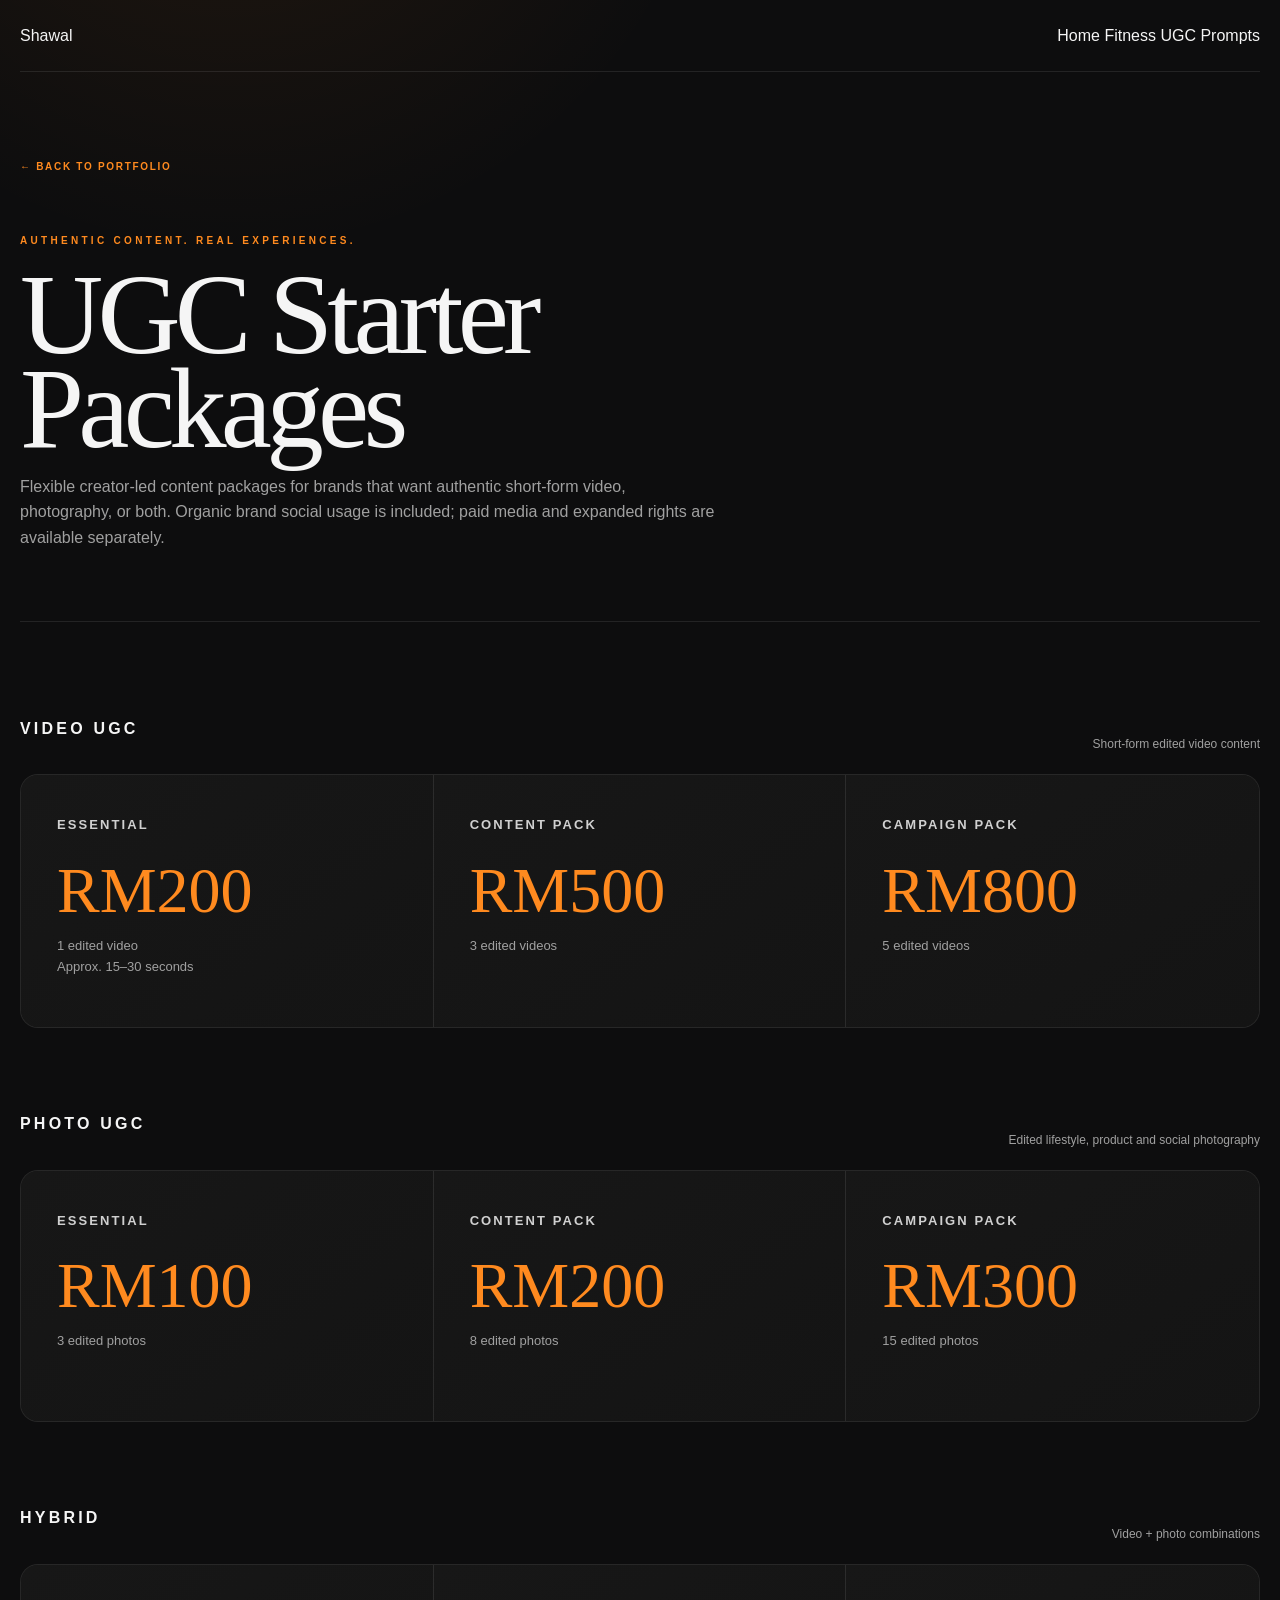
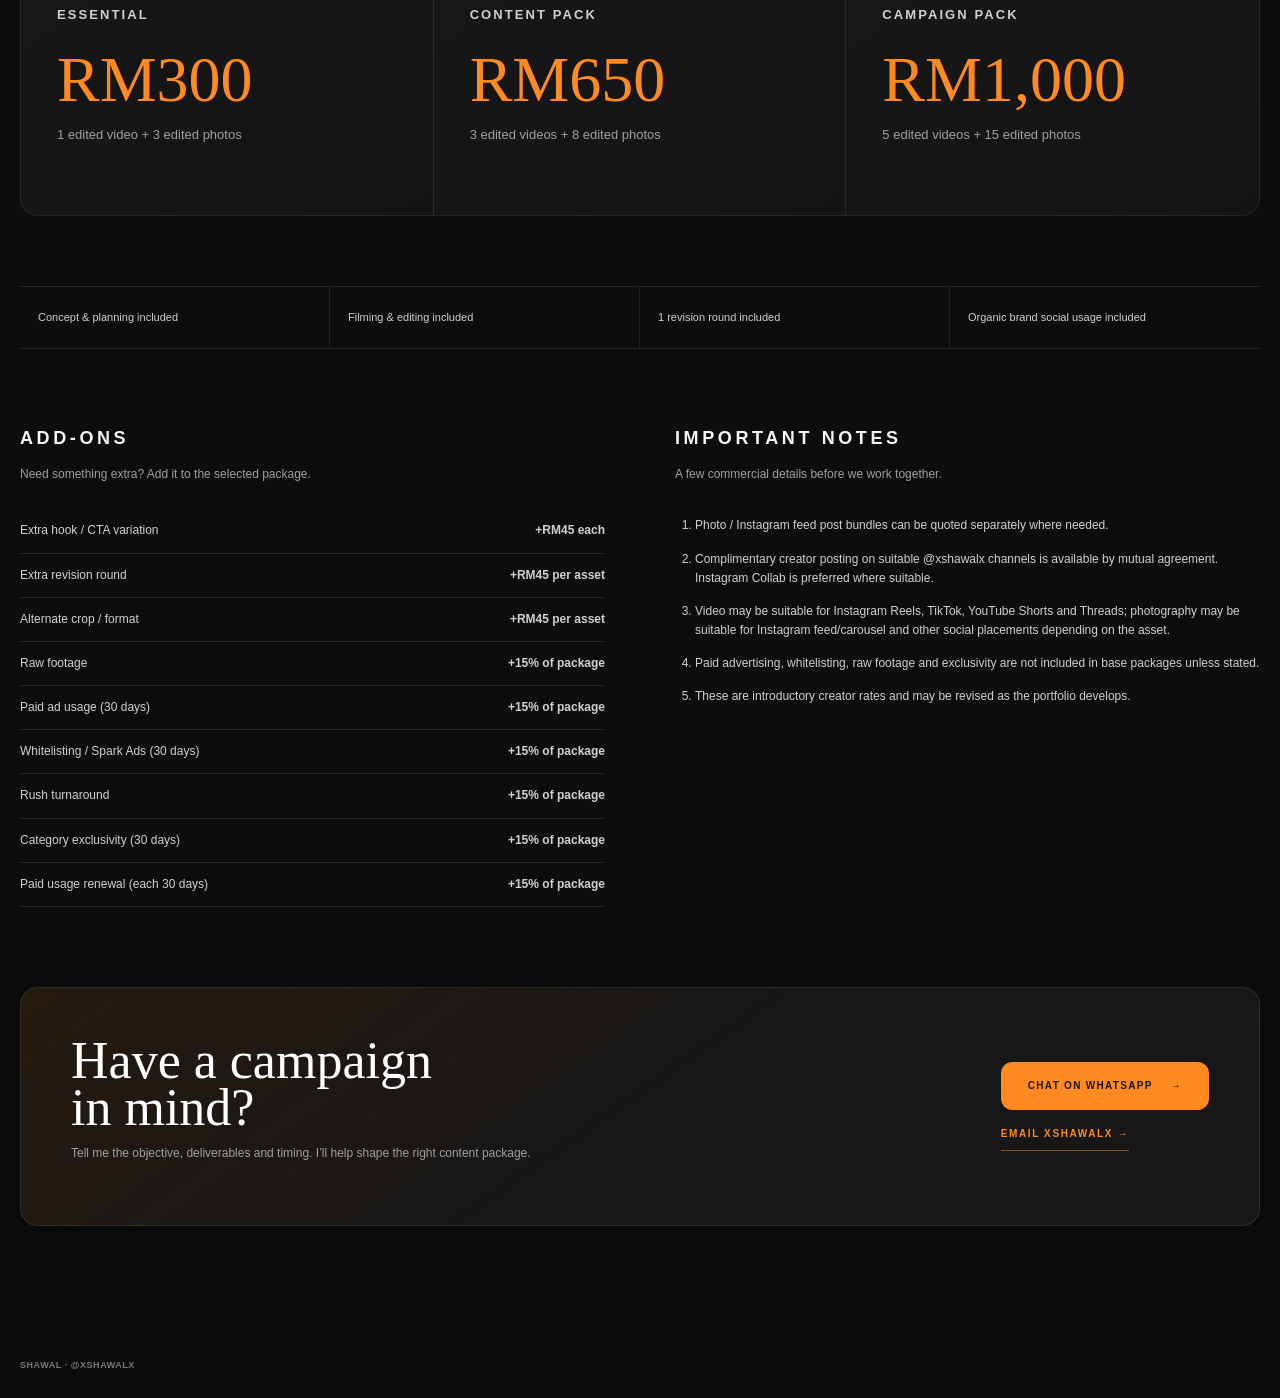
==== commit 7d973e6b: "Reorder UGC navigation: Home, Fitness, UGC, Prompts" ====
--- a/packages.html
+++ b/packages.html
@@ -20,8 +20,8 @@
     <a class="xs-wordmark" href="/" aria-label="Shawal home">Shawal</a>
     <nav class="xs-nav" aria-label="Primary navigation">
       <a href="/">Home</a>
+      <a href="/fitness/">Fitness</a>
       <a href="/ugc/" aria-current="page">UGC</a>
-      <a href="/fitness/">Fitness</a>
       <a href="/prompts/">Prompts</a>
     </nav>
   </header>
